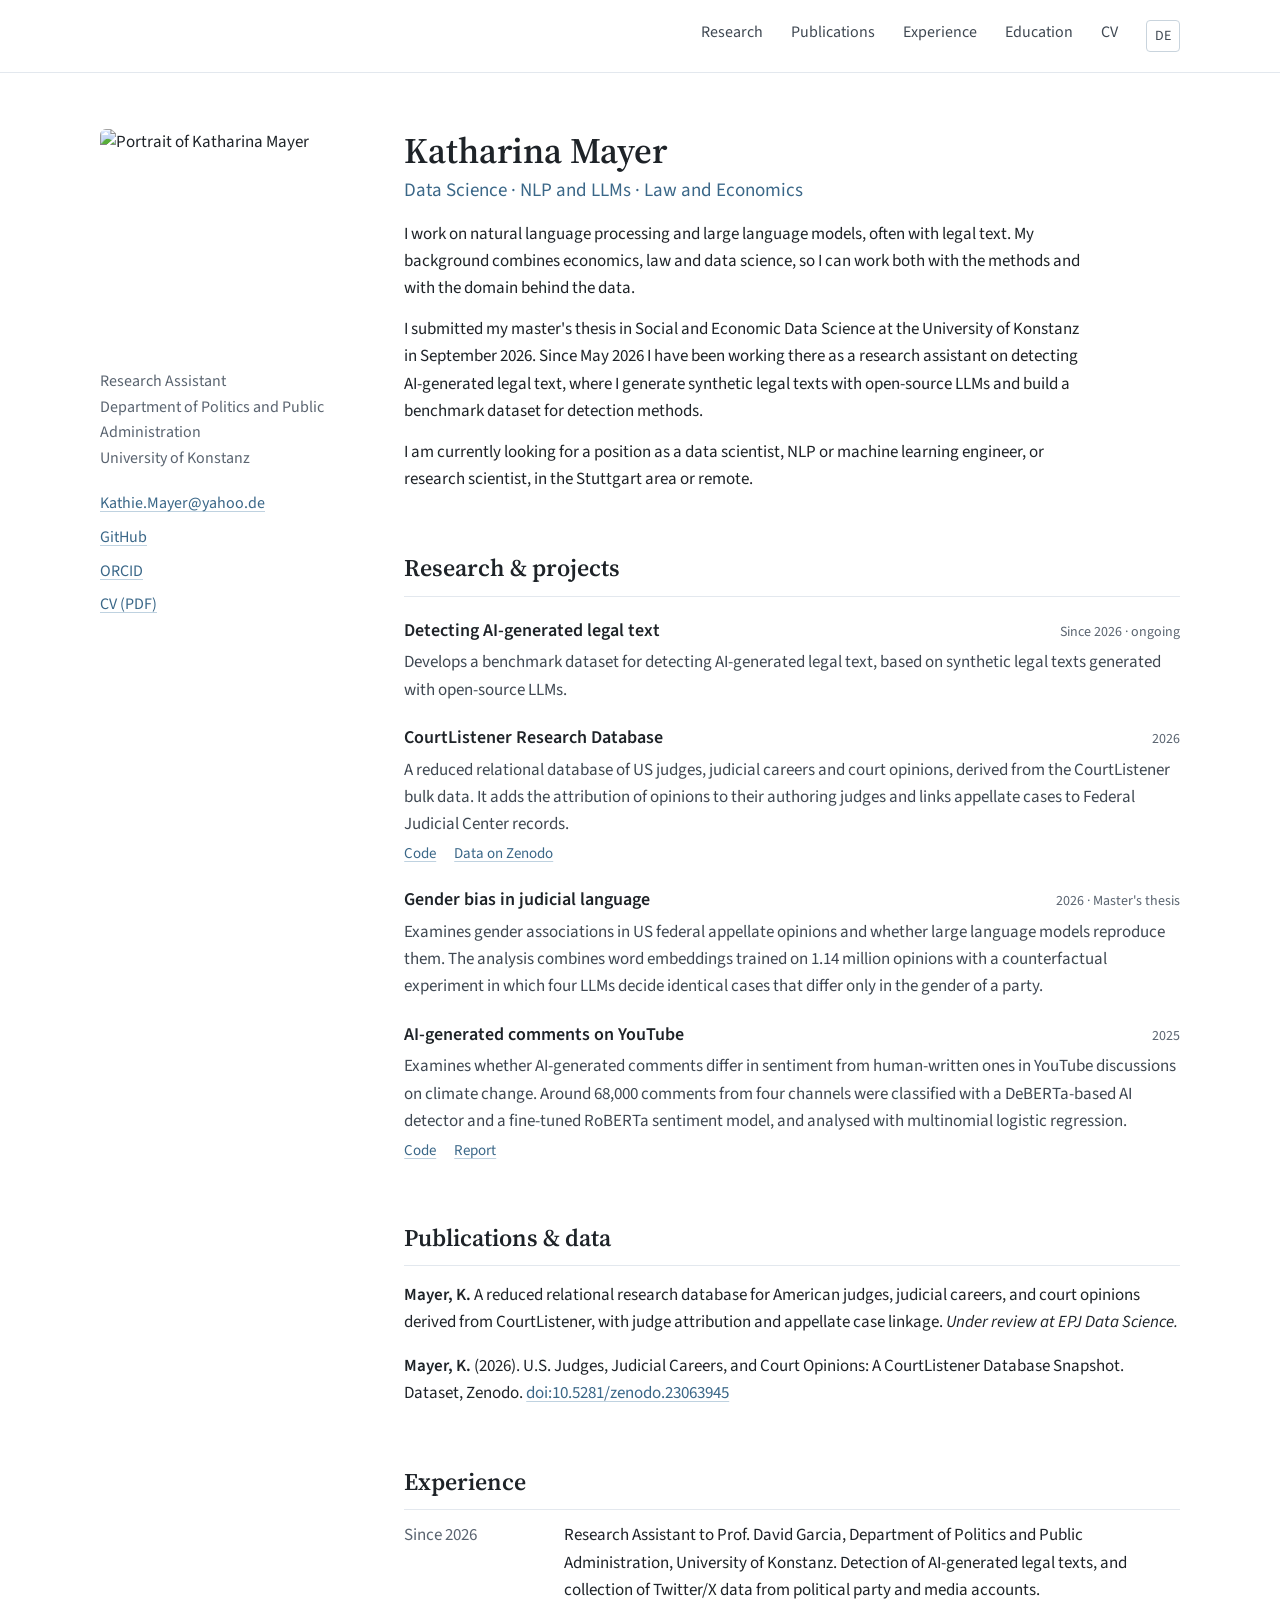
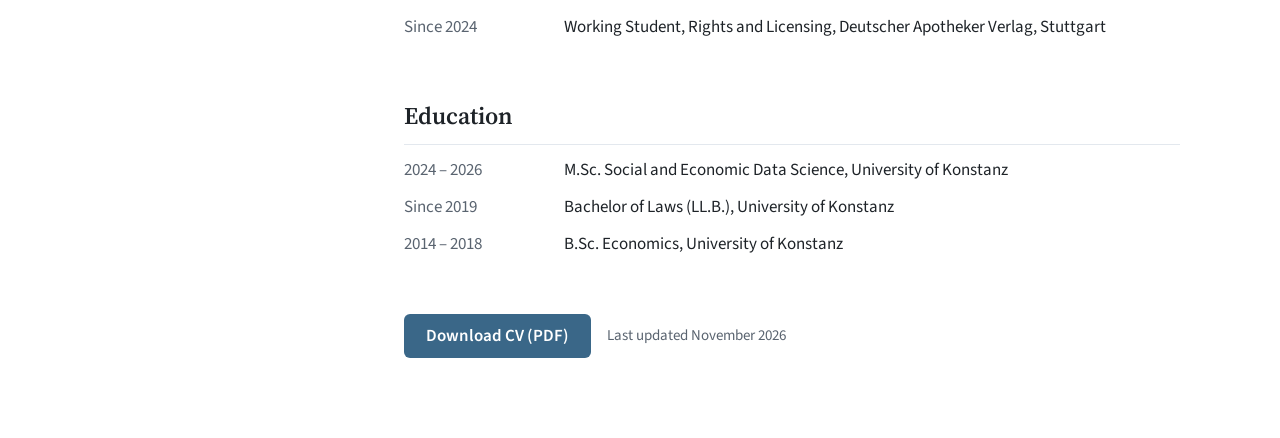
==== index.html @ 0c73a0d2 "Smoother German text, fix research assistant start date Co-Authored-By: Claude Opus 5.5 <noreply@ant" ====
<!doctype html>
<html lang="en">
<head>
<meta charset="utf-8">
<meta name="viewport" content="width=device-width, initial-scale=1">
<title>Katharina Mayer</title>
<meta name="description" content="Katharina Mayer – data science, NLP and large language models, law and economics. Research Assistant at the University of Konstanz.">
<meta property="og:title" content="Katharina Mayer">
<meta property="og:description" content="Data Science · NLP and LLMs · Law and Economics">
<meta property="og:url" content="https://kmayer24.github.io/">
<link rel="preconnect" href="https://fonts.googleapis.com">
<link rel="stylesheet" href="https://fonts.googleapis.com/css2?family=Source+Sans+3:wght@400;600&amp;family=Source+Serif+4:opsz,wght@8..60,500;8..60,600&amp;display=swap">
<style>
body{margin:0;background:#FFFFFF}
a{color:#3A6788;text-decoration:underline;text-decoration-color:#BFD2E0;text-underline-offset:3px}
a:hover{color:#284B63;text-decoration-color:#284B63}
</style>
<style>html{scroll-behavior:smooth}</style>
</head>
<body>
<div data-lang="en" lang="en">
<div style="background: #FFFFFF; color: #1E2328; font-family: 'Source Sans 3', system-ui, sans-serif; font-size: 17px; line-height: 1.6; min-height: 100vh;">

  <header style="border-bottom: 1px solid #E3E8EE;">
    <nav aria-label="Main" style="max-width: 1080px; margin: 0 auto; padding: 20px 32px; display: flex; flex-wrap: wrap; align-items: center; justify-content: flex-end; gap: 12px 32px;">
      <div style="display: flex; flex-wrap: wrap; gap: 4px 28px; font-size: 16px;">
        <a href="#research" style="color: #3F4852; text-decoration: none;">Research</a>
        <a href="#publications" style="color: #3F4852; text-decoration: none;">Publications</a>
        <a href="#experience" style="color: #3F4852; text-decoration: none;">Experience</a>
        <a href="#education" style="color: #3F4852; text-decoration: none;">Education</a>
        <a href="cv/Katharina_Mayer_CV_en.pdf" style="color: #3F4852; text-decoration: none;">CV</a>
        <button type="button" data-set-lang="de" lang="de" aria-label="Deutsche Version" style="color: #3F4852; background: none; cursor: pointer; font: inherit; padding: 2px 8px; border: 1px solid #C9D4DD; border-radius: 4px; font-size: 14px; min-height: 32px;">DE</button>
      </div>
    </nav>
  </header>

  <main id="top" style="max-width: 1080px; margin: 0 auto; padding: 56px 32px 80px; display: flex; flex-wrap: wrap; gap: 48px 64px;">

    <aside style="flex: 1 1 240px; max-width: 280px; display: flex; flex-direction: column; gap: 20px;">
      <img src="https://github.com/KMayer24.png?size=460" alt="Portrait of Katharina Mayer" style="width: 220px; height: 220px; object-fit: cover; border-radius: 6px; display: block;">
      <div style="font-size: 16px; color: #5A6470;">Research Assistant<br>Department of Politics and Public Administration<br>University of Konstanz</div>
      <ul style="list-style: none; margin: 0; padding: 0; display: flex; flex-direction: column; gap: 8px; font-size: 16px;">
        <li><a href="mailto:Kathie.Mayer@yahoo.de">Kathie.Mayer@yahoo.de</a></li>
        <li><a href="https://github.com/KMayer24">GitHub</a></li>
        <li><a href="https://orcid.org/0009-0000-5573-478X">ORCID</a></li>
        <li><a href="cv/Katharina_Mayer_CV_en.pdf">CV (PDF)</a></li>
      </ul>
    </aside>

    <div style="flex: 999 1 560px; min-width: 0; display: flex; flex-direction: column; gap: 56px;">

      <section aria-labelledby="about-h" style="display: flex; flex-direction: column; gap: 14px;">
        <div style="display: flex; flex-direction: column; gap: 4px;">
          <h1 id="about-h" style="margin: 0; font-family: 'Source Serif 4', Georgia, serif; font-size: 36px; font-weight: 600; line-height: 1.2;">Katharina Mayer</h1>
          <div style="font-size: 19px; color: #3A6788;">Data Science · NLP and LLMs · Law and Economics</div>
        </div>
        <p style="margin: 0; max-width: 680px;">I work on natural language processing and large language models, often with legal text. My background combines economics, law and data science, so I can work both with the methods and with the domain behind the data.</p>
        <p style="margin: 0; max-width: 680px;">I submitted my master's thesis in Social and Economic Data Science at the University of Konstanz in September 2026. Since May 2026 I have been working there as a research assistant on detecting AI-generated legal text, where I generate synthetic legal texts with open-source LLMs and build a benchmark dataset for detection methods.</p>
        <p style="margin: 0; max-width: 680px;">I am currently looking for a position as a data scientist, NLP or machine learning engineer, or research scientist, in the Stuttgart area or remote.</p>
      </section>

      <section id="research" aria-labelledby="research-h" style="display: flex; flex-direction: column; gap: 20px;">
        <h2 id="research-h" style="margin: 0; padding-bottom: 8px; border-bottom: 1px solid #E3E8EE; font-family: 'Source Serif 4', Georgia, serif; font-size: 24px; font-weight: 600;">Research &amp; projects</h2>

        <article style="display: flex; flex-direction: column; gap: 4px;">
          <div style="display: flex; flex-wrap: wrap; align-items: baseline; justify-content: space-between; gap: 4px 16px;">
            <h3 style="margin: 0; font-size: 18px; font-weight: 600;">Detecting AI-generated legal text</h3>
            <span style="font-size: 14px; color: #5A6470;">Since 2026 · ongoing</span>
          </div>
          <p style="margin: 0; color: #3F4852;">Develops a benchmark dataset for detecting AI-generated legal text, based on synthetic legal texts generated with open-source LLMs.</p>
        </article>

        <article style="display: flex; flex-direction: column; gap: 4px;">
          <div style="display: flex; flex-wrap: wrap; align-items: baseline; justify-content: space-between; gap: 4px 16px;">
            <h3 style="margin: 0; font-size: 18px; font-weight: 600;">CourtListener Research Database</h3>
            <span style="font-size: 14px; color: #5A6470;">2026</span>
          </div>
          <p style="margin: 0; color: #3F4852;">A reduced relational database of US judges, judicial careers and court opinions, derived from the CourtListener bulk data. It adds the attribution of opinions to their authoring judges and links appellate cases to Federal Judicial Center records.</p>
          <div style="display: flex; flex-wrap: wrap; gap: 4px 18px; font-size: 15px;"><a href="https://github.com/KMayer24/Data-Science-Project-Courtlistener-Database-">Code</a><a href="https://doi.org/10.5281/zenodo.23063945">Data on Zenodo</a></div>
        </article>

        <article style="display: flex; flex-direction: column; gap: 4px;">
          <div style="display: flex; flex-wrap: wrap; align-items: baseline; justify-content: space-between; gap: 4px 16px;">
            <h3 style="margin: 0; font-size: 18px; font-weight: 600;">Gender bias in judicial language</h3>
            <span style="font-size: 14px; color: #5A6470;">2026 · Master's thesis</span>
          </div>
          <p style="margin: 0; color: #3F4852;">Examines gender associations in US federal appellate opinions and whether large language models reproduce them. The analysis combines word embeddings trained on 1.14 million opinions with a counterfactual experiment in which four LLMs decide identical cases that differ only in the gender of a party.</p>
        </article>

        <article style="display: flex; flex-direction: column; gap: 4px;">
          <div style="display: flex; flex-wrap: wrap; align-items: baseline; justify-content: space-between; gap: 4px 16px;">
            <h3 style="margin: 0; font-size: 18px; font-weight: 600;">AI-generated comments on YouTube</h3>
            <span style="font-size: 14px; color: #5A6470;">2025</span>
          </div>
          <p style="margin: 0; color: #3F4852;">Examines whether AI-generated comments differ in sentiment from human-written ones in YouTube discussions on climate change. Around 68,000 comments from four channels were classified with a DeBERTa-based AI detector and a fine-tuned RoBERTa sentiment model, and analysed with multinomial logistic regression.</p>
          <div style="display: flex; flex-wrap: wrap; gap: 4px 18px; font-size: 15px;"><a href="https://github.com/KMayer24/youtube-ai-comments">Code</a><a href="https://github.com/KMayer24/youtube-ai-comments/blob/main/report/report_ai_comments_youtube.pdf">Report</a></div>
        </article>
      </section>

      <section id="publications" aria-labelledby="pub-h" style="display: flex; flex-direction: column; gap: 16px;">
        <h2 id="pub-h" style="margin: 0; padding-bottom: 8px; border-bottom: 1px solid #E3E8EE; font-family: 'Source Serif 4', Georgia, serif; font-size: 24px; font-weight: 600;">Publications &amp; data</h2>
        <p style="margin: 0;"><strong style="font-weight: 600;">Mayer, K.</strong> A reduced relational research database for American judges, judicial careers, and court opinions derived from CourtListener, with judge attribution and appellate case linkage. <em>Under review at EPJ Data Science.</em></p>
        <p style="margin: 0;"><strong style="font-weight: 600;">Mayer, K.</strong> (2026). U.S. Judges, Judicial Careers, and Court Opinions: A CourtListener Database Snapshot. Dataset, Zenodo. <a href="https://doi.org/10.5281/zenodo.23063945">doi:10.5281/zenodo.23063945</a></p>
      </section>

      <section id="experience" aria-labelledby="exp-h" style="display: flex; flex-direction: column; gap: 12px;">
        <h2 id="exp-h" style="margin: 0; padding-bottom: 8px; border-bottom: 1px solid #E3E8EE; font-family: 'Source Serif 4', Georgia, serif; font-size: 24px; font-weight: 600;">Experience</h2>
        <div style="display: grid; grid-template-columns: minmax(84px, 140px) minmax(0, 1fr); gap: 10px 20px;">
          <span style="color: #5A6470;">Since 2026</span><span>Research Assistant to Prof. David Garcia, Department of Politics and Public Administration, University of Konstanz. Detection of AI-generated legal texts, and collection of Twitter/X data from political party and media accounts.</span>
          <span style="color: #5A6470;">Since 2024</span><span>Working Student, Rights and Licensing, Deutscher Apotheker Verlag, Stuttgart</span>
        </div>
      </section>

      <section id="education" aria-labelledby="edu-h" style="display: flex; flex-direction: column; gap: 12px;">
        <h2 id="edu-h" style="margin: 0; padding-bottom: 8px; border-bottom: 1px solid #E3E8EE; font-family: 'Source Serif 4', Georgia, serif; font-size: 24px; font-weight: 600;">Education</h2>
        <div style="display: grid; grid-template-columns: minmax(84px, 140px) minmax(0, 1fr); gap: 10px 20px;">
          <span style="color: #5A6470;">2024 – 2026</span><span>M.Sc. Social and Economic Data Science, University of Konstanz</span>
          <span style="color: #5A6470;">Since 2019</span><span>Bachelor of Laws (LL.B.), University of Konstanz</span>
          <span style="color: #5A6470;">2014 – 2018</span><span>B.Sc. Economics, University of Konstanz</span>
        </div>
      </section>

      <section id="cv" style="display: flex; flex-wrap: wrap; align-items: center; gap: 16px;">
        <a href="cv/Katharina_Mayer_CV_en.pdf" style="display: inline-flex; align-items: center; min-height: 44px; padding: 0 22px; border-radius: 6px; background: #3A6788; color: #FFFFFF; text-decoration: none; font-weight: 600;">Download CV (PDF)</a>
        <span style="font-size: 15px; color: #5A6470;">Last updated November 2026</span>
      </section>

    </div>
  </main>
</div>
</div>
<div data-lang="de" lang="de" hidden>
<div style="background: #FFFFFF; color: #1E2328; font-family: 'Source Sans 3', system-ui, sans-serif; font-size: 17px; line-height: 1.6; min-height: 100vh;">

  <header style="border-bottom: 1px solid #E3E8EE;">
    <nav aria-label="Hauptnavigation" style="max-width: 1080px; margin: 0 auto; padding: 20px 32px; display: flex; flex-wrap: wrap; align-items: center; justify-content: flex-end; gap: 12px 32px;">
      <div style="display: flex; flex-wrap: wrap; gap: 4px 28px; font-size: 16px;">
        <a href="#de-research" style="color: #3F4852; text-decoration: none;">Forschung</a>
        <a href="#de-publications" style="color: #3F4852; text-decoration: none;">Publikationen</a>
        <a href="#de-experience" style="color: #3F4852; text-decoration: none;">Berufserfahrung</a>
        <a href="#de-education" style="color: #3F4852; text-decoration: none;">Ausbildung</a>
        <a href="cv/Katharina_Mayer_Lebenslauf.pdf" style="color: #3F4852; text-decoration: none;">Lebenslauf</a>
        <button type="button" data-set-lang="en" lang="en" aria-label="English version" style="color: #3F4852; background: none; cursor: pointer; font: inherit; padding: 2px 8px; border: 1px solid #C9D4DD; border-radius: 4px; font-size: 14px; min-height: 32px;">EN</button>
      </div>
    </nav>
  </header>

  <main id="de-top" style="max-width: 1080px; margin: 0 auto; padding: 56px 32px 80px; display: flex; flex-wrap: wrap; gap: 48px 64px;">

    <aside style="flex: 1 1 240px; max-width: 280px; display: flex; flex-direction: column; gap: 20px;">
      <img src="https://github.com/KMayer24.png?size=460" alt="Porträt von Katharina Mayer" style="width: 220px; height: 220px; object-fit: cover; border-radius: 6px; display: block;">
      <div style="font-size: 16px; color: #5A6470;">Research Assistant<br>Fachbereich Politik- und Verwaltungswissenschaft<br>Universität Konstanz</div>
      <ul style="list-style: none; margin: 0; padding: 0; display: flex; flex-direction: column; gap: 8px; font-size: 16px;">
        <li><a href="mailto:Kathie.Mayer@yahoo.de">Kathie.Mayer@yahoo.de</a></li>
        <li><a href="https://github.com/KMayer24">GitHub</a></li>
        <li><a href="https://orcid.org/0009-0000-5573-478X">ORCID</a></li>
        <li><a href="cv/Katharina_Mayer_Lebenslauf.pdf">Lebenslauf (PDF)</a></li>
      </ul>
    </aside>

    <div style="flex: 999 1 560px; min-width: 0; display: flex; flex-direction: column; gap: 56px;">

      <section aria-labelledby="de-about-h" style="display: flex; flex-direction: column; gap: 14px;">
        <div style="display: flex; flex-direction: column; gap: 4px;">
          <h1 id="de-about-h" style="margin: 0; font-family: 'Source Serif 4', Georgia, serif; font-size: 36px; font-weight: 600; line-height: 1.2;">Katharina Mayer</h1>
          <div style="font-size: 19px; color: #3A6788;">Data Science · NLP und LLMs · Recht und Wirtschaft</div>
        </div>
        <p style="margin: 0; max-width: 680px;">Ich arbeite mit Natural Language Processing und Large Language Models, häufig an Rechtstexten. Durch mein Studium in Wirtschaft, Recht und Data Science kenne ich nicht nur die Methoden, sondern auch die Fachgebiete hinter den Daten.</p>
        <p style="margin: 0; max-width: 680px;">Im September 2026 habe ich meine Masterarbeit in Social and Economic Data Science an der Universität Konstanz abgegeben. Seit Mai 2026 arbeite ich dort als Research Assistant an der Erkennung KI-generierter Rechtstexte. Dafür erzeuge ich mit Open-Source-LLMs synthetische Rechtstexte und baue einen Benchmark-Datensatz für Erkennungsmethoden auf.</p>
        <p style="margin: 0; max-width: 680px;">Aktuell suche ich eine Stelle als Data Scientist, NLP- oder Machine-Learning-Engineer oder Research Scientist, im Raum Stuttgart oder remote.</p>
      </section>

      <section id="de-research" aria-labelledby="de-research-h" style="display: flex; flex-direction: column; gap: 20px;">
        <h2 id="de-research-h" style="margin: 0; padding-bottom: 8px; border-bottom: 1px solid #E3E8EE; font-family: 'Source Serif 4', Georgia, serif; font-size: 24px; font-weight: 600;">Forschung &amp; Projekte</h2>

        <article style="display: flex; flex-direction: column; gap: 4px;">
          <div style="display: flex; flex-wrap: wrap; align-items: baseline; justify-content: space-between; gap: 4px 16px;">
            <h3 style="margin: 0; font-size: 18px; font-weight: 600;">Erkennung KI-generierter Rechtstexte</h3>
            <span style="font-size: 14px; color: #5A6470;">Seit 2026 · laufend</span>
          </div>
          <p style="margin: 0; color: #3F4852;">Aufbau eines Benchmark-Datensatzes, mit dem sich Methoden zur Erkennung KI-generierter Rechtstexte prüfen lassen. Grundlage sind synthetische Rechtstexte, die mit Open-Source-LLMs erzeugt werden.</p>
        </article>

        <article style="display: flex; flex-direction: column; gap: 4px;">
          <div style="display: flex; flex-wrap: wrap; align-items: baseline; justify-content: space-between; gap: 4px 16px;">
            <h3 style="margin: 0; font-size: 18px; font-weight: 600;">CourtListener Research Database</h3>
            <span style="font-size: 14px; color: #5A6470;">2026</span>
          </div>
          <p style="margin: 0; color: #3F4852;">Eine reduzierte, relationale Datenbank zu US-Richterinnen und -Richtern, ihren beruflichen Laufbahnen und ihren Urteilen, aufgebaut aus den Bulk-Daten von CourtListener. Zusätzlich ordnet sie Urteile den Richterinnen und Richtern zu, die sie verfasst haben, und verknüpft Berufungsverfahren mit den Falldaten des Federal Judicial Center.</p>
          <div style="display: flex; flex-wrap: wrap; gap: 4px 18px; font-size: 15px;"><a href="https://github.com/KMayer24/Data-Science-Project-Courtlistener-Database-">Code</a><a href="https://doi.org/10.5281/zenodo.23063945">Daten auf Zenodo</a></div>
        </article>

        <article style="display: flex; flex-direction: column; gap: 4px;">
          <div style="display: flex; flex-wrap: wrap; align-items: baseline; justify-content: space-between; gap: 4px 16px;">
            <h3 style="margin: 0; font-size: 18px; font-weight: 600;">Gender Bias in der Sprache von Gerichtsurteilen</h3>
            <span style="font-size: 14px; color: #5A6470;">2026 · Masterarbeit</span>
          </div>
          <p style="margin: 0; color: #3F4852;">Die Arbeit untersucht, wie Frauen und Männer in Urteilen der US-Bundesberufungsgerichte sprachlich dargestellt werden und ob Large Language Models diese Muster übernehmen. Dazu kombiniert sie Word Embeddings, trainiert auf 1,14 Millionen Urteilen, mit einem kontrafaktischen Experiment: Vier LLMs entscheiden dieselben Fälle, wobei sich nur das Geschlecht einer Partei unterscheidet.</p>
        </article>

        <article style="display: flex; flex-direction: column; gap: 4px;">
          <div style="display: flex; flex-wrap: wrap; align-items: baseline; justify-content: space-between; gap: 4px 16px;">
            <h3 style="margin: 0; font-size: 18px; font-weight: 600;">KI-generierte Kommentare auf YouTube</h3>
            <span style="font-size: 14px; color: #5A6470;">2025</span>
          </div>
          <p style="margin: 0; color: #3F4852;">Das Projekt untersucht, ob sich KI-generierte Kommentare in YouTube-Diskussionen über den Klimawandel im Tonfall von menschlichen Kommentaren unterscheiden. Rund 68.000 Kommentare von vier Kanälen wurden mit einem DeBERTa-basierten KI-Detektor und einem feinabgestimmten RoBERTa-Modell zur Sentimentanalyse klassifiziert und anschließend mit einer multinomialen logistischen Regression ausgewertet.</p>
          <div style="display: flex; flex-wrap: wrap; gap: 4px 18px; font-size: 15px;"><a href="https://github.com/KMayer24/youtube-ai-comments">Code</a><a href="https://github.com/KMayer24/youtube-ai-comments/blob/main/report/report_ai_comments_youtube.pdf">Bericht</a></div>
        </article>
      </section>

      <section id="de-publications" aria-labelledby="de-pub-h" style="display: flex; flex-direction: column; gap: 16px;">
        <h2 id="de-pub-h" style="margin: 0; padding-bottom: 8px; border-bottom: 1px solid #E3E8EE; font-family: 'Source Serif 4', Georgia, serif; font-size: 24px; font-weight: 600;">Publikationen &amp; Daten</h2>
        <p style="margin: 0;"><strong style="font-weight: 600;">Mayer, K.</strong> A reduced relational research database for American judges, judicial careers, and court opinions derived from CourtListener, with judge attribution and appellate case linkage. <em>Derzeit in Begutachtung bei EPJ Data Science.</em></p>
        <p style="margin: 0;"><strong style="font-weight: 600;">Mayer, K.</strong> (2026). U.S. Judges, Judicial Careers, and Court Opinions: A CourtListener Database Snapshot. Datensatz, Zenodo. <a href="https://doi.org/10.5281/zenodo.23063945">doi:10.5281/zenodo.23063945</a></p>
      </section>

      <section id="de-experience" aria-labelledby="de-exp-h" style="display: flex; flex-direction: column; gap: 12px;">
        <h2 id="de-exp-h" style="margin: 0; padding-bottom: 8px; border-bottom: 1px solid #E3E8EE; font-family: 'Source Serif 4', Georgia, serif; font-size: 24px; font-weight: 600;">Berufserfahrung</h2>
        <div style="display: grid; grid-template-columns: minmax(84px, 140px) minmax(0, 1fr); gap: 10px 20px;">
          <span style="color: #5A6470;">Seit 2026</span><span>Research Assistant bei Prof. David Garcia, Fachbereich Politik- und Verwaltungswissenschaft, Universität Konstanz. Schwerpunkte: Erkennung KI-generierter Rechtstexte und Erhebung von Twitter/X-Daten politischer Parteien und Medien.</span>
          <span style="color: #5A6470;">Seit 2024</span><span>Werkstudentin Rechte und Lizenzen, Deutscher Apotheker Verlag, Stuttgart</span>
        </div>
      </section>

      <section id="de-education" aria-labelledby="de-edu-h" style="display: flex; flex-direction: column; gap: 12px;">
        <h2 id="de-edu-h" style="margin: 0; padding-bottom: 8px; border-bottom: 1px solid #E3E8EE; font-family: 'Source Serif 4', Georgia, serif; font-size: 24px; font-weight: 600;">Ausbildung</h2>
        <div style="display: grid; grid-template-columns: minmax(84px, 140px) minmax(0, 1fr); gap: 10px 20px;">
          <span style="color: #5A6470;">2024 – 2026</span><span>M.Sc. Social and Economic Data Science, Universität Konstanz</span>
          <span style="color: #5A6470;">Seit 2019</span><span>Rechtswissenschaften, Bachelor of Laws (LL.B.), Universität Konstanz</span>
          <span style="color: #5A6470;">2014 – 2018</span><span>B.Sc. Wirtschaftswissenschaften, Universität Konstanz</span>
        </div>
      </section>

      <section id="de-cv" style="display: flex; flex-wrap: wrap; align-items: center; gap: 16px;">
        <a href="cv/Katharina_Mayer_Lebenslauf.pdf" style="display: inline-flex; align-items: center; min-height: 44px; padding: 0 22px; border-radius: 6px; background: #3A6788; color: #FFFFFF; text-decoration: none; font-weight: 600;">Lebenslauf herunterladen (PDF)</a>
        <span style="font-size: 15px; color: #5A6470;">Stand: November 2026</span>
      </section>

    </div>
  </main>
</div>
</div>
<script>
(function(){
  function show(l){
    document.querySelectorAll('[data-lang]').forEach(function(el){ el.hidden = el.getAttribute('data-lang') !== l; });
    document.documentElement.lang = l;
    document.title = 'Katharina Mayer';
  }
  var l = null;
  try { l = new URLSearchParams(location.search).get('lang'); } catch(e) {}
  if (l !== 'de' && l !== 'en') { try { l = localStorage.getItem('lang'); } catch(e) {} }
  if (l !== 'de' && l !== 'en') { l = (navigator.language || '').toLowerCase().indexOf('de') === 0 ? 'de' : 'en'; }
  show(l);
  document.addEventListener('click', function(ev){
    var b = ev.target.closest('[data-set-lang]'); if (!b) return;
    var n = b.getAttribute('data-set-lang'); show(n);
    try { localStorage.setItem('lang', n); } catch(e) {}
    try { history.replaceState(null, '', n === 'de' ? '?lang=de' : location.pathname); } catch(e) {}
    window.scrollTo(0, 0);
  });
})();
</script>
</body>
</html>
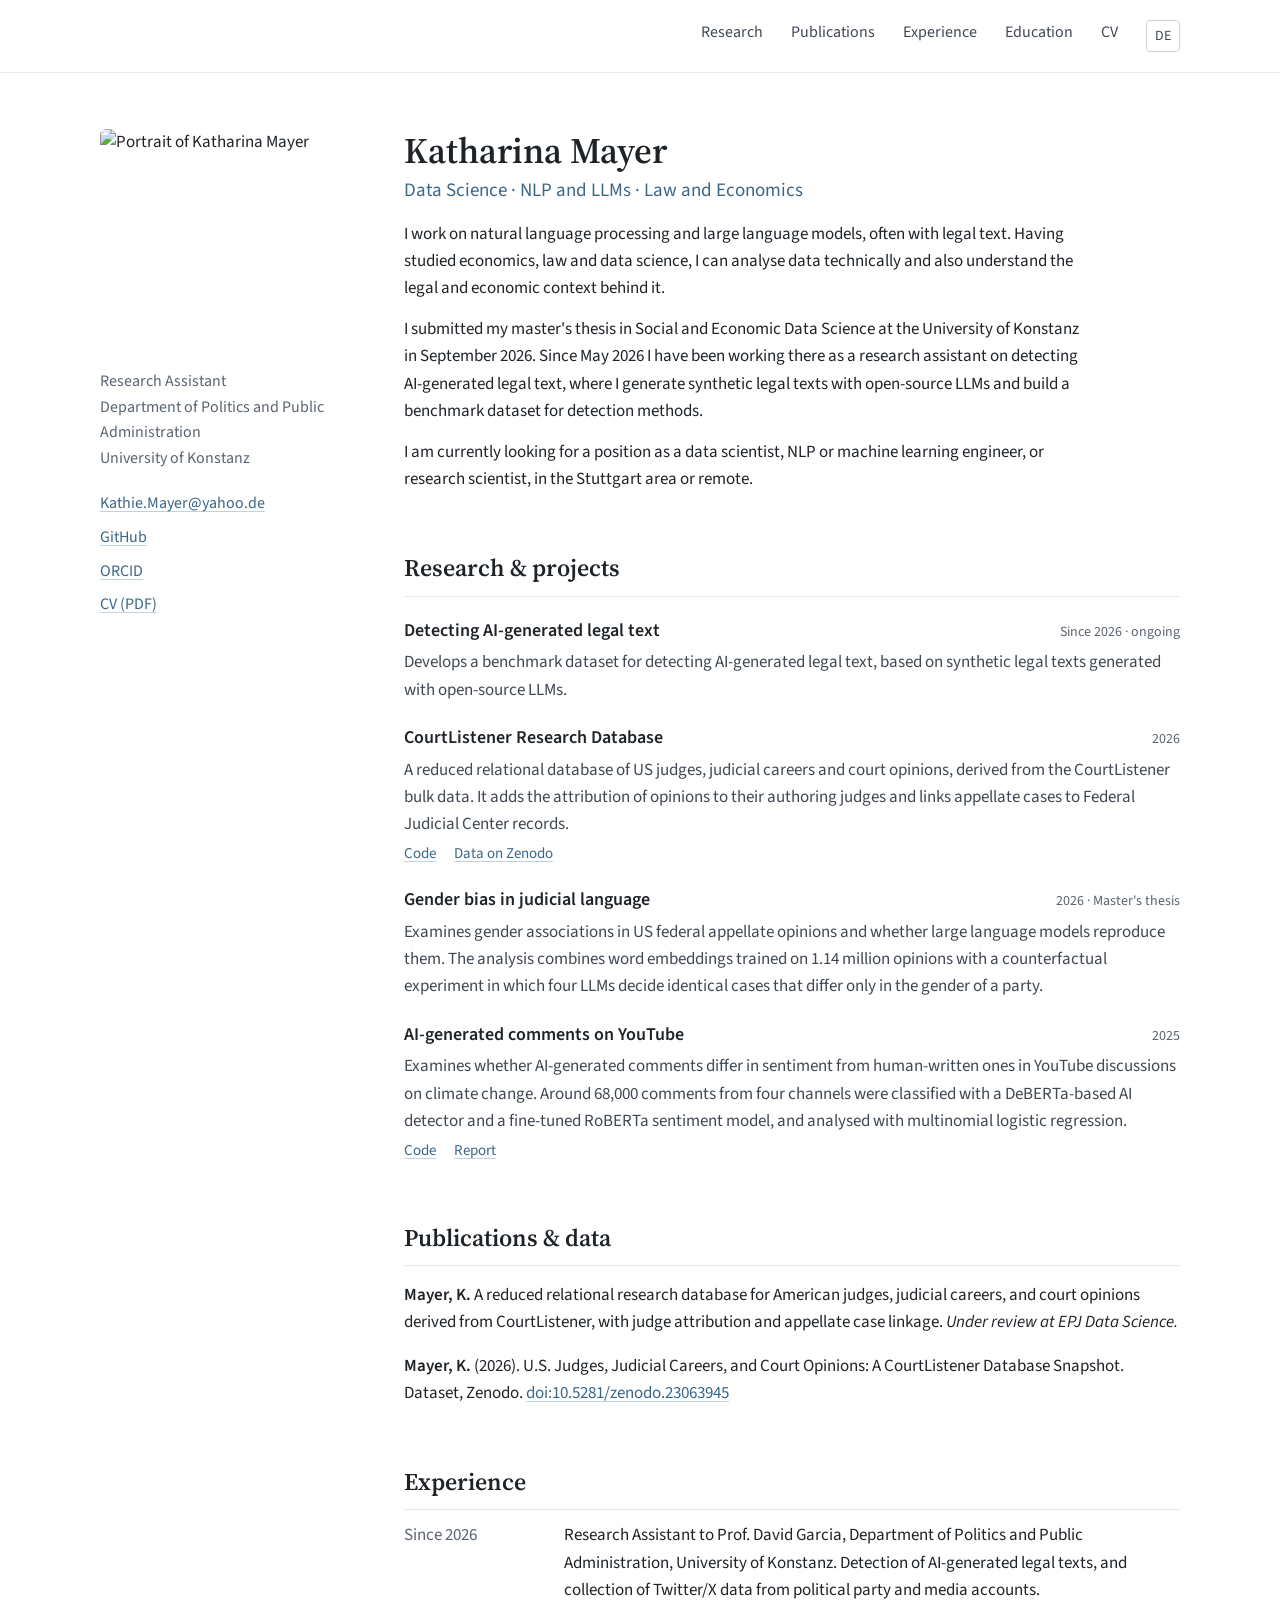
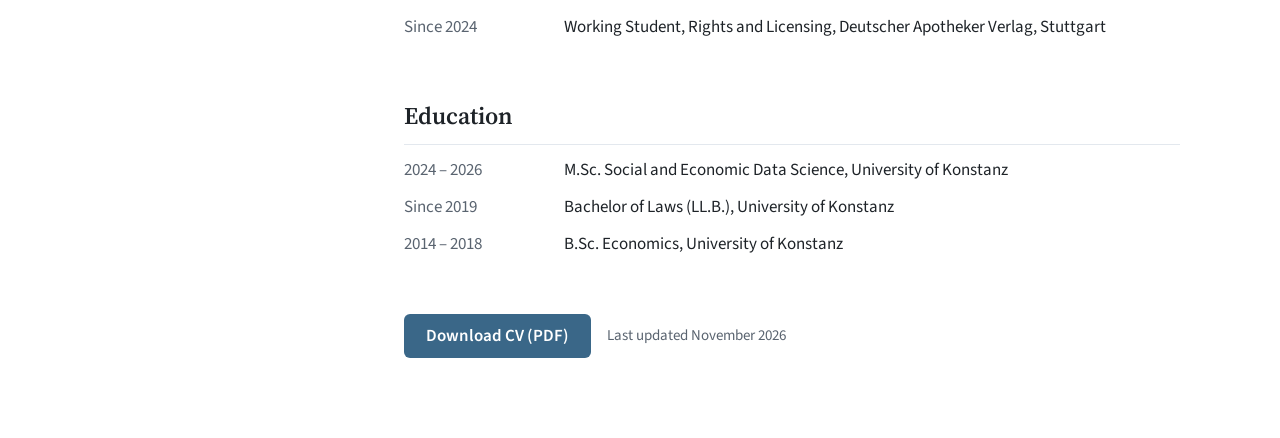
==== commit 66ec60ad: "Align English introduction with German Co-Authored-By: Claude Opus 5.5 <noreply@anthropic.com> Claud" ====
--- a/index.html
+++ b/index.html
@@ -54,7 +54,7 @@
           <h1 id="about-h" style="margin: 0; font-family: 'Source Serif 4', Georgia, serif; font-size: 36px; font-weight: 600; line-height: 1.2;">Katharina Mayer</h1>
           <div style="font-size: 19px; color: #3A6788;">Data Science · NLP and LLMs · Law and Economics</div>
         </div>
-        <p style="margin: 0; max-width: 680px;">I work on natural language processing and large language models, often with legal text. My background combines economics, law and data science, so I can work both with the methods and with the domain behind the data.</p>
+        <p style="margin: 0; max-width: 680px;">I work on natural language processing and large language models, often with legal text. Having studied economics, law and data science, I can analyse data technically and also understand the legal and economic context behind it.</p>
         <p style="margin: 0; max-width: 680px;">I submitted my master's thesis in Social and Economic Data Science at the University of Konstanz in September 2026. Since May 2026 I have been working there as a research assistant on detecting AI-generated legal text, where I generate synthetic legal texts with open-source LLMs and build a benchmark dataset for detection methods.</p>
         <p style="margin: 0; max-width: 680px;">I am currently looking for a position as a data scientist, NLP or machine learning engineer, or research scientist, in the Stuttgart area or remote.</p>
       </section>
@@ -165,7 +165,7 @@
           <h1 id="de-about-h" style="margin: 0; font-family: 'Source Serif 4', Georgia, serif; font-size: 36px; font-weight: 600; line-height: 1.2;">Katharina Mayer</h1>
           <div style="font-size: 19px; color: #3A6788;">Data Science · NLP und LLMs · Recht und Wirtschaft</div>
         </div>
-        <p style="margin: 0; max-width: 680px;">Ich arbeite mit Natural Language Processing und Large Language Models, häufig an Rechtstexten. Durch mein Studium in Wirtschaft, Recht und Data Science kenne ich nicht nur die Methoden, sondern auch die Fachgebiete hinter den Daten.</p>
+        <p style="margin: 0; max-width: 680px;">Mein Schwerpunkt liegt auf Natural Language Processing und Large Language Models, oft im Zusammenhang mit Rechtstexten. Da ich Wirtschaft, Recht und Data Science studiert habe, kann ich Daten nicht nur technisch auswerten, sondern verstehe auch die rechtlichen und wirtschaftlichen Zusammenhänge dahinter.</p>
         <p style="margin: 0; max-width: 680px;">Im September 2026 habe ich meine Masterarbeit in Social and Economic Data Science an der Universität Konstanz abgegeben. Seit Mai 2026 arbeite ich dort als Research Assistant an der Erkennung KI-generierter Rechtstexte. Dafür erzeuge ich mit Open-Source-LLMs synthetische Rechtstexte und baue einen Benchmark-Datensatz für Erkennungsmethoden auf.</p>
         <p style="margin: 0; max-width: 680px;">Aktuell suche ich eine Stelle als Data Scientist, NLP- oder Machine-Learning-Engineer oder Research Scientist, im Raum Stuttgart oder remote.</p>
       </section>
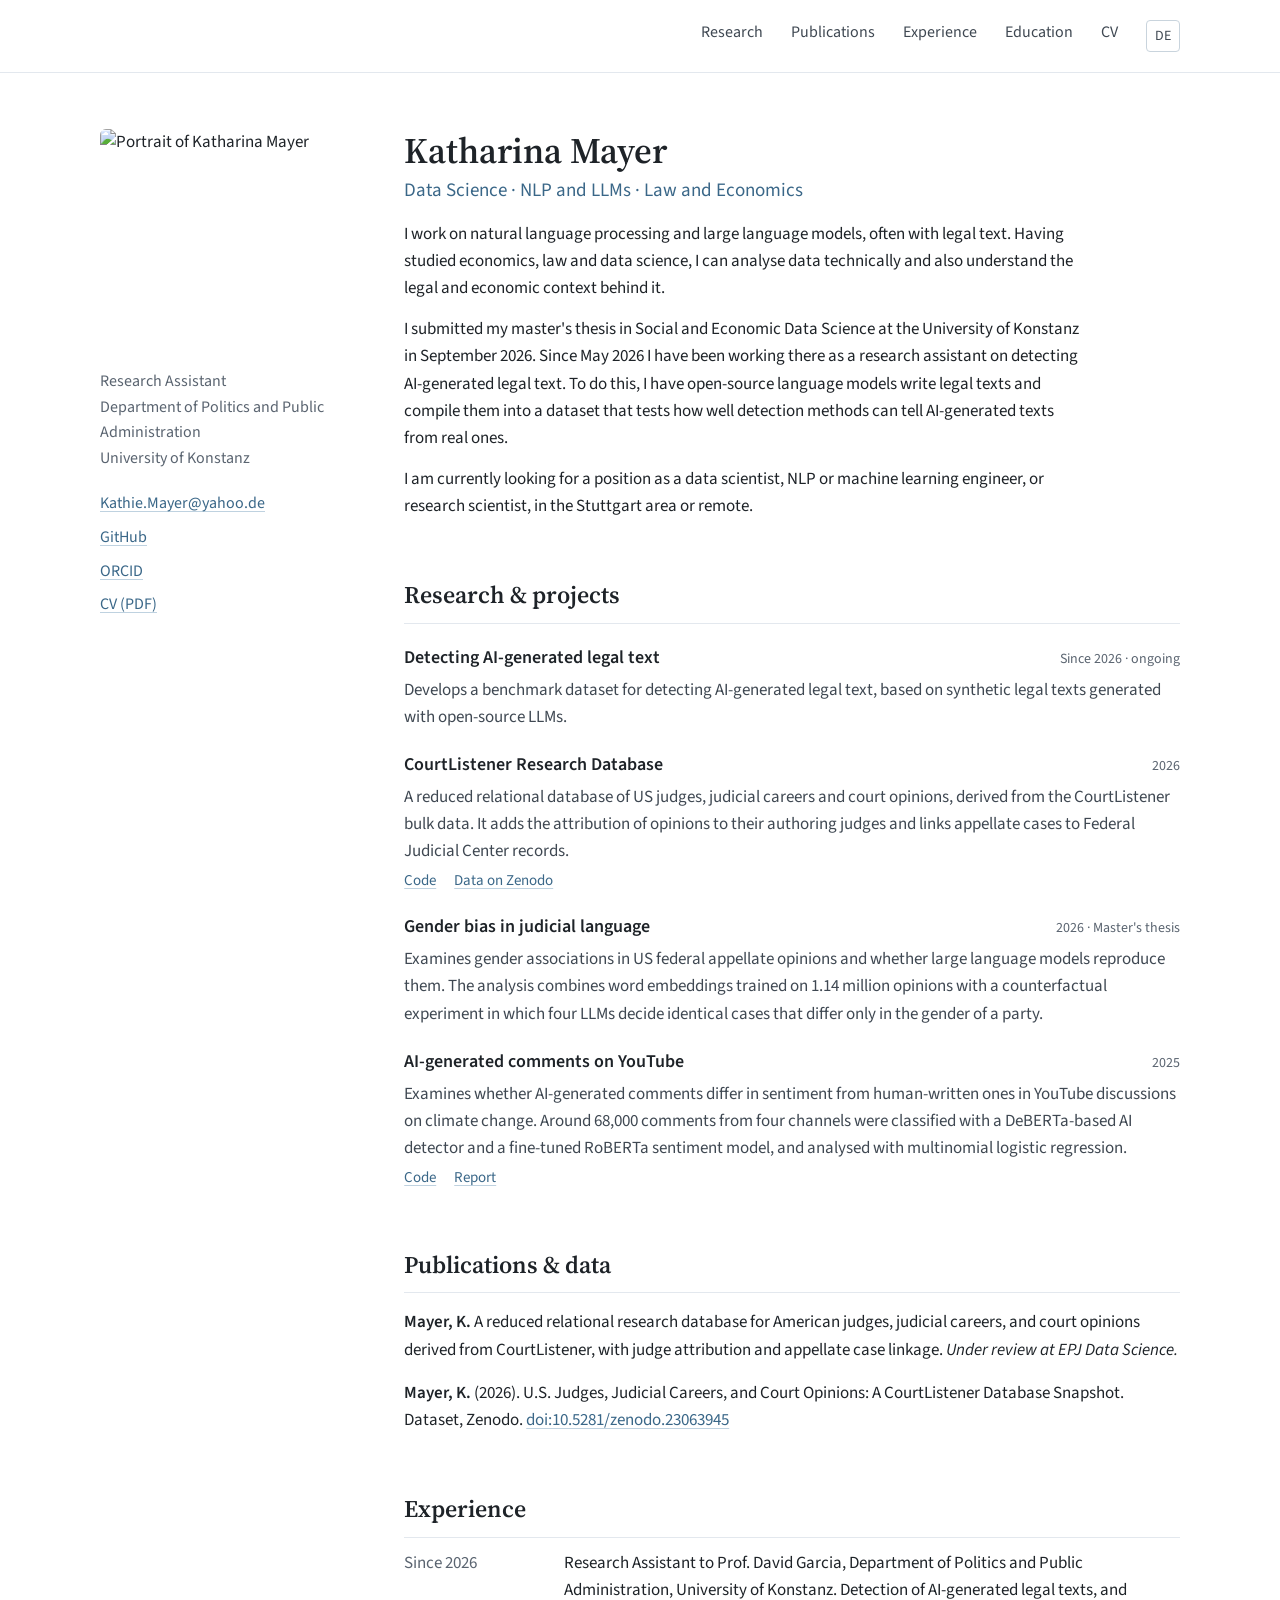
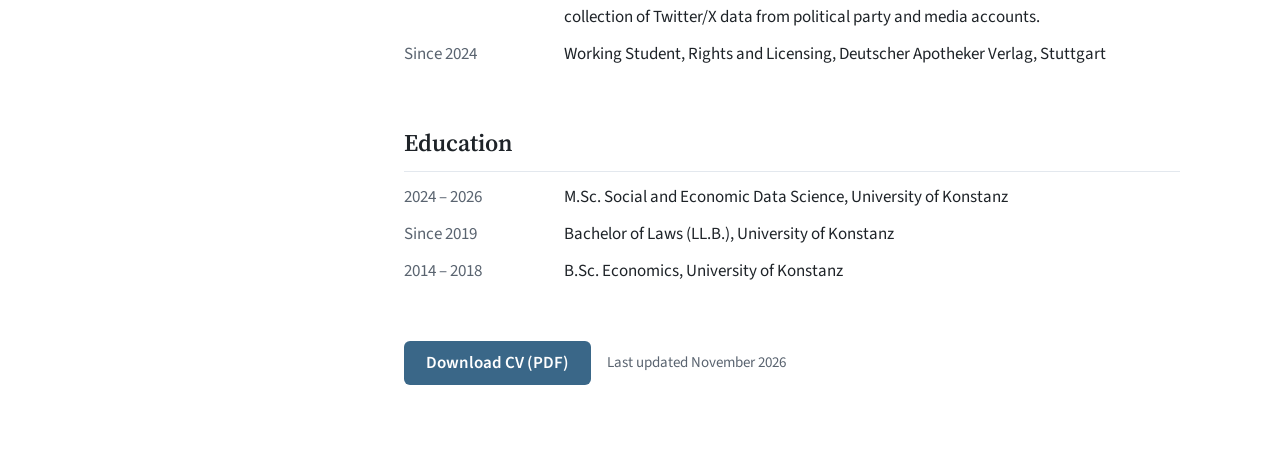
==== commit bfac3aac: "Explain benchmark work more plainly Co-Authored-By: Claude Opus 5.5 <noreply@anthropic.com> Claude-S" ====
--- a/index.html
+++ b/index.html
@@ -55,7 +55,7 @@
           <div style="font-size: 19px; color: #3A6788;">Data Science · NLP and LLMs · Law and Economics</div>
         </div>
         <p style="margin: 0; max-width: 680px;">I work on natural language processing and large language models, often with legal text. Having studied economics, law and data science, I can analyse data technically and also understand the legal and economic context behind it.</p>
-        <p style="margin: 0; max-width: 680px;">I submitted my master's thesis in Social and Economic Data Science at the University of Konstanz in September 2026. Since May 2026 I have been working there as a research assistant on detecting AI-generated legal text, where I generate synthetic legal texts with open-source LLMs and build a benchmark dataset for detection methods.</p>
+        <p style="margin: 0; max-width: 680px;">I submitted my master's thesis in Social and Economic Data Science at the University of Konstanz in September 2026. Since May 2026 I have been working there as a research assistant on detecting AI-generated legal text. To do this, I have open-source language models write legal texts and compile them into a dataset that tests how well detection methods can tell AI-generated texts from real ones.</p>
         <p style="margin: 0; max-width: 680px;">I am currently looking for a position as a data scientist, NLP or machine learning engineer, or research scientist, in the Stuttgart area or remote.</p>
       </section>
 
@@ -166,7 +166,7 @@
           <div style="font-size: 19px; color: #3A6788;">Data Science · NLP und LLMs · Recht und Wirtschaft</div>
         </div>
         <p style="margin: 0; max-width: 680px;">Mein Schwerpunkt liegt auf Natural Language Processing und Large Language Models, oft im Zusammenhang mit Rechtstexten. Da ich Wirtschaft, Recht und Data Science studiert habe, kann ich Daten nicht nur technisch auswerten, sondern verstehe auch die rechtlichen und wirtschaftlichen Zusammenhänge dahinter.</p>
-        <p style="margin: 0; max-width: 680px;">Im September 2026 habe ich meine Masterarbeit in Social and Economic Data Science an der Universität Konstanz abgegeben. Seit Mai 2026 arbeite ich dort als Research Assistant an der Erkennung KI-generierter Rechtstexte. Dafür erzeuge ich mit Open-Source-LLMs synthetische Rechtstexte und baue einen Benchmark-Datensatz für Erkennungsmethoden auf.</p>
+        <p style="margin: 0; max-width: 680px;">Im September 2026 habe ich meine Masterarbeit in Social and Economic Data Science an der Universität Konstanz abgegeben. Seit Mai 2026 arbeite ich dort als Research Assistant an der Erkennung KI-generierter Rechtstexte. Dafür lasse ich Open-Source-Sprachmodelle Rechtstexte schreiben und stelle daraus einen Datensatz zusammen, mit dem sich testen lässt, wie gut Erkennungsverfahren KI-Texte von echten Texten unterscheiden.</p>
         <p style="margin: 0; max-width: 680px;">Aktuell suche ich eine Stelle als Data Scientist, NLP- oder Machine-Learning-Engineer oder Research Scientist, im Raum Stuttgart oder remote.</p>
       </section>
 
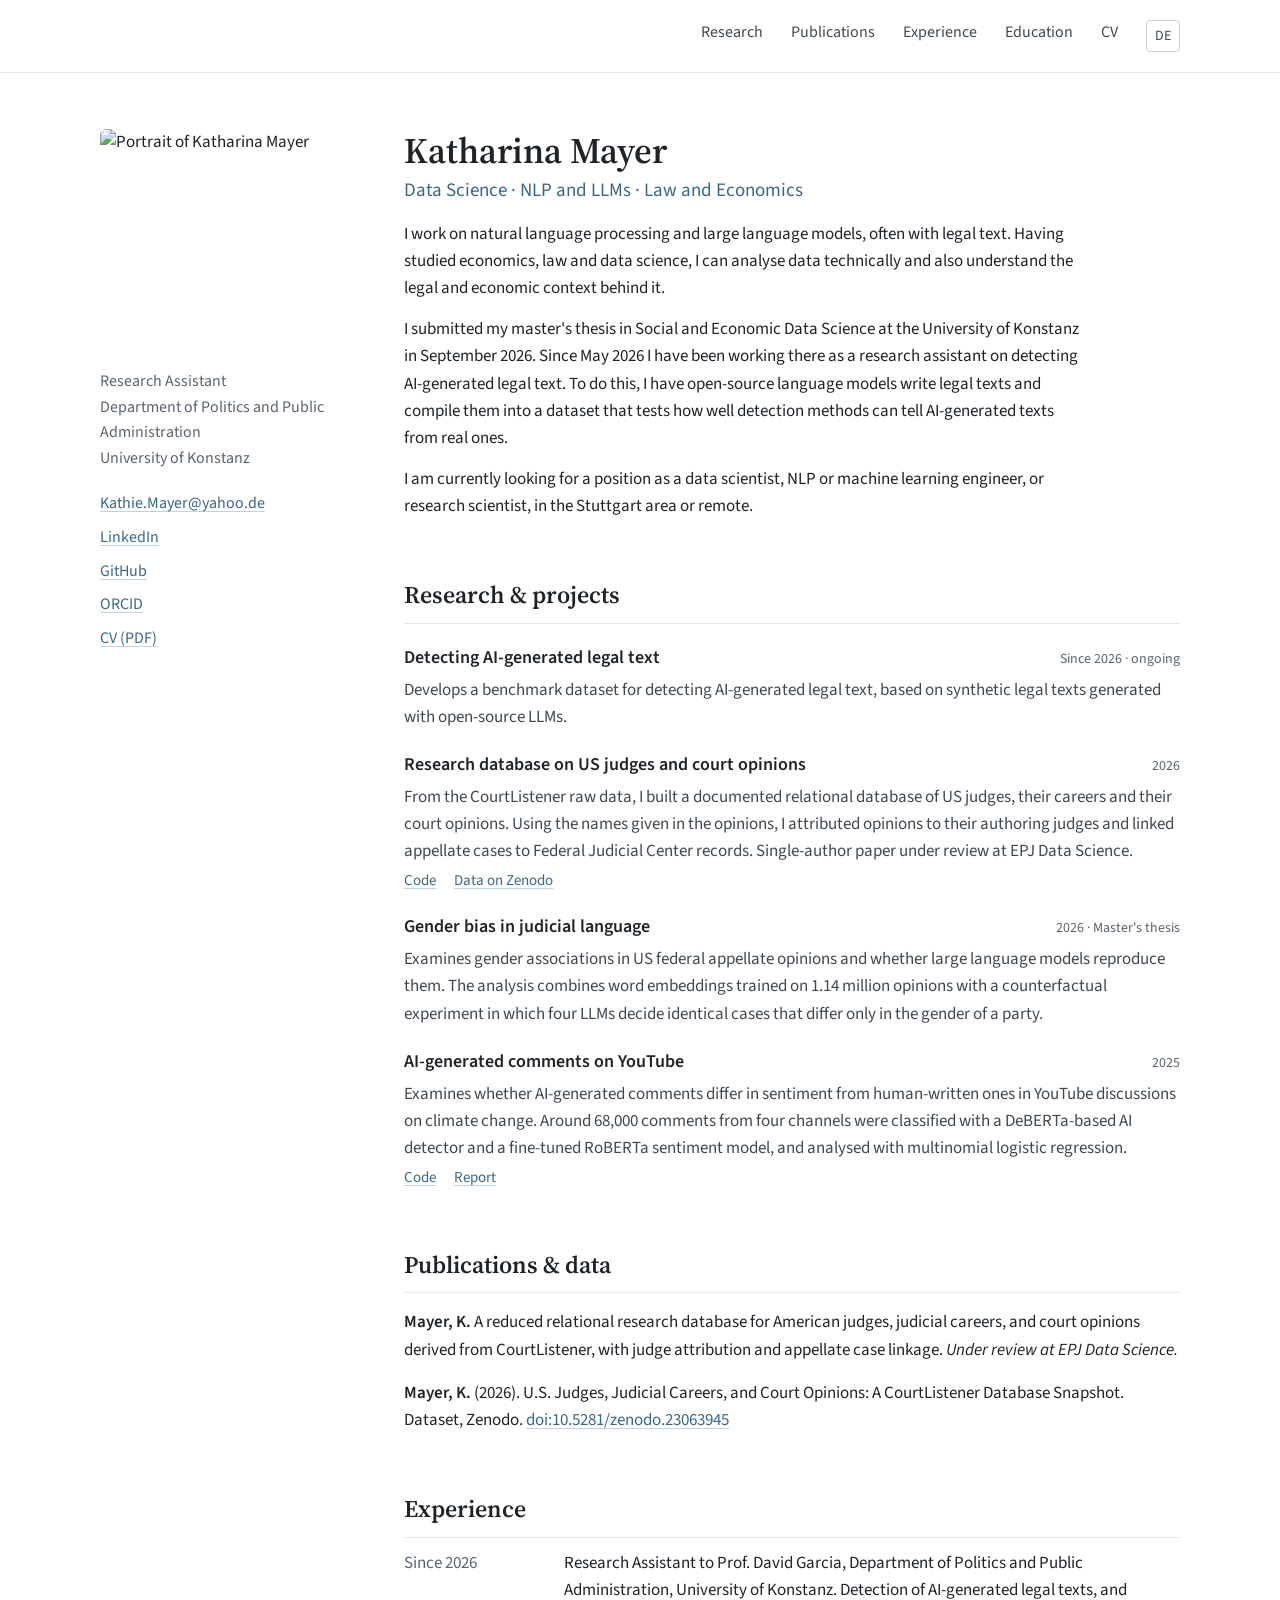
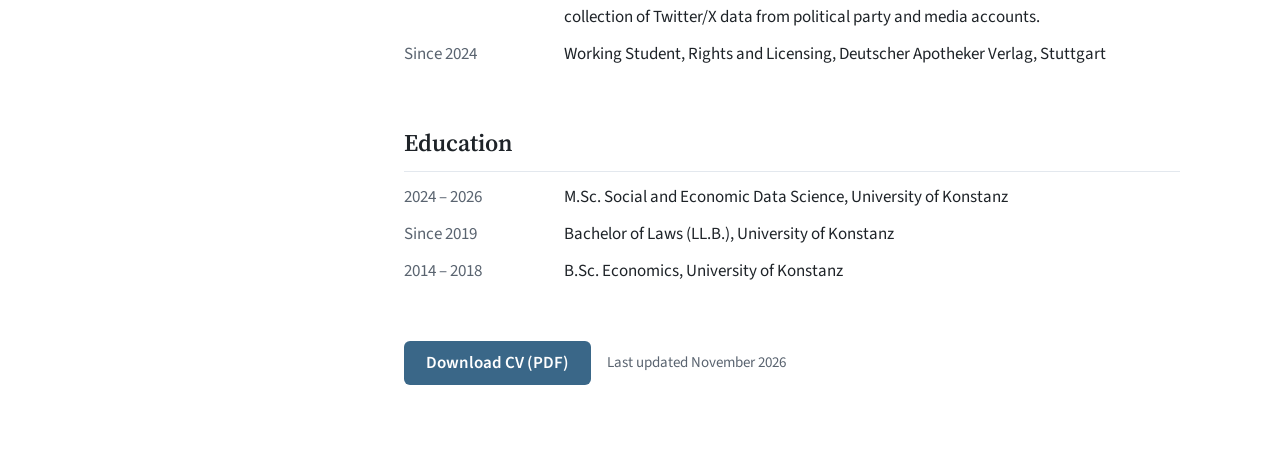
==== commit ed29fbf1: "Add LinkedIn, rename database project Co-Authored-By: Claude Opus 5.5 <noreply@anthropic.com> Claude" ====
--- a/index.html
+++ b/index.html
@@ -41,6 +41,7 @@
       <div style="font-size: 16px; color: #5A6470;">Research Assistant<br>Department of Politics and Public Administration<br>University of Konstanz</div>
       <ul style="list-style: none; margin: 0; padding: 0; display: flex; flex-direction: column; gap: 8px; font-size: 16px;">
         <li><a href="mailto:Kathie.Mayer@yahoo.de">Kathie.Mayer@yahoo.de</a></li>
+        <li><a href="https://www.linkedin.com/in/katharina-mayer-ds">LinkedIn</a></li>
         <li><a href="https://github.com/KMayer24">GitHub</a></li>
         <li><a href="https://orcid.org/0009-0000-5573-478X">ORCID</a></li>
         <li><a href="cv/Katharina_Mayer_CV_en.pdf">CV (PDF)</a></li>
@@ -72,10 +73,10 @@
 
         <article style="display: flex; flex-direction: column; gap: 4px;">
           <div style="display: flex; flex-wrap: wrap; align-items: baseline; justify-content: space-between; gap: 4px 16px;">
-            <h3 style="margin: 0; font-size: 18px; font-weight: 600;">CourtListener Research Database</h3>
+            <h3 style="margin: 0; font-size: 18px; font-weight: 600;">Research database on US judges and court opinions</h3>
             <span style="font-size: 14px; color: #5A6470;">2026</span>
           </div>
-          <p style="margin: 0; color: #3F4852;">A reduced relational database of US judges, judicial careers and court opinions, derived from the CourtListener bulk data. It adds the attribution of opinions to their authoring judges and links appellate cases to Federal Judicial Center records.</p>
+          <p style="margin: 0; color: #3F4852;">From the CourtListener raw data, I built a documented relational database of US judges, their careers and their court opinions. Using the names given in the opinions, I attributed opinions to their authoring judges and linked appellate cases to Federal Judicial Center records. Single-author paper under review at EPJ Data Science.</p>
           <div style="display: flex; flex-wrap: wrap; gap: 4px 18px; font-size: 15px;"><a href="https://github.com/KMayer24/Data-Science-Project-Courtlistener-Database-">Code</a><a href="https://doi.org/10.5281/zenodo.23063945">Data on Zenodo</a></div>
         </article>
 
@@ -152,6 +153,7 @@
       <div style="font-size: 16px; color: #5A6470;">Research Assistant<br>Fachbereich Politik- und Verwaltungswissenschaft<br>Universität Konstanz</div>
       <ul style="list-style: none; margin: 0; padding: 0; display: flex; flex-direction: column; gap: 8px; font-size: 16px;">
         <li><a href="mailto:Kathie.Mayer@yahoo.de">Kathie.Mayer@yahoo.de</a></li>
+        <li><a href="https://www.linkedin.com/in/katharina-mayer-ds">LinkedIn</a></li>
         <li><a href="https://github.com/KMayer24">GitHub</a></li>
         <li><a href="https://orcid.org/0009-0000-5573-478X">ORCID</a></li>
         <li><a href="cv/Katharina_Mayer_Lebenslauf.pdf">Lebenslauf (PDF)</a></li>
@@ -183,10 +185,10 @@
 
         <article style="display: flex; flex-direction: column; gap: 4px;">
           <div style="display: flex; flex-wrap: wrap; align-items: baseline; justify-content: space-between; gap: 4px 16px;">
-            <h3 style="margin: 0; font-size: 18px; font-weight: 600;">CourtListener Research Database</h3>
+            <h3 style="margin: 0; font-size: 18px; font-weight: 600;">Forschungsdatenbank zu US-Richter:innen und Urteilen</h3>
             <span style="font-size: 14px; color: #5A6470;">2026</span>
           </div>
-          <p style="margin: 0; color: #3F4852;">Eine reduzierte, relationale Datenbank zu US-Richterinnen und -Richtern, ihren beruflichen Laufbahnen und ihren Urteilen, aufgebaut aus den Bulk-Daten von CourtListener. Zusätzlich ordnet sie Urteile den Richterinnen und Richtern zu, die sie verfasst haben, und verknüpft Berufungsverfahren mit den Falldaten des Federal Judicial Center.</p>
+          <p style="margin: 0; color: #3F4852;">Aus den Rohdaten von CourtListener habe ich eine dokumentierte relationale Datenbank zu US-Richter:innen, ihren Laufbahnen und Urteilen aufgebaut. Über die in den Urteilen genannten Namen habe ich Urteile ihren Verfasser:innen zugeordnet und Berufungsverfahren mit Falldaten des Federal Judicial Center verknüpft. Das Paper (Alleinautorin) ist in Begutachtung bei EPJ Data Science.</p>
           <div style="display: flex; flex-wrap: wrap; gap: 4px 18px; font-size: 15px;"><a href="https://github.com/KMayer24/Data-Science-Project-Courtlistener-Database-">Code</a><a href="https://doi.org/10.5281/zenodo.23063945">Daten auf Zenodo</a></div>
         </article>
 
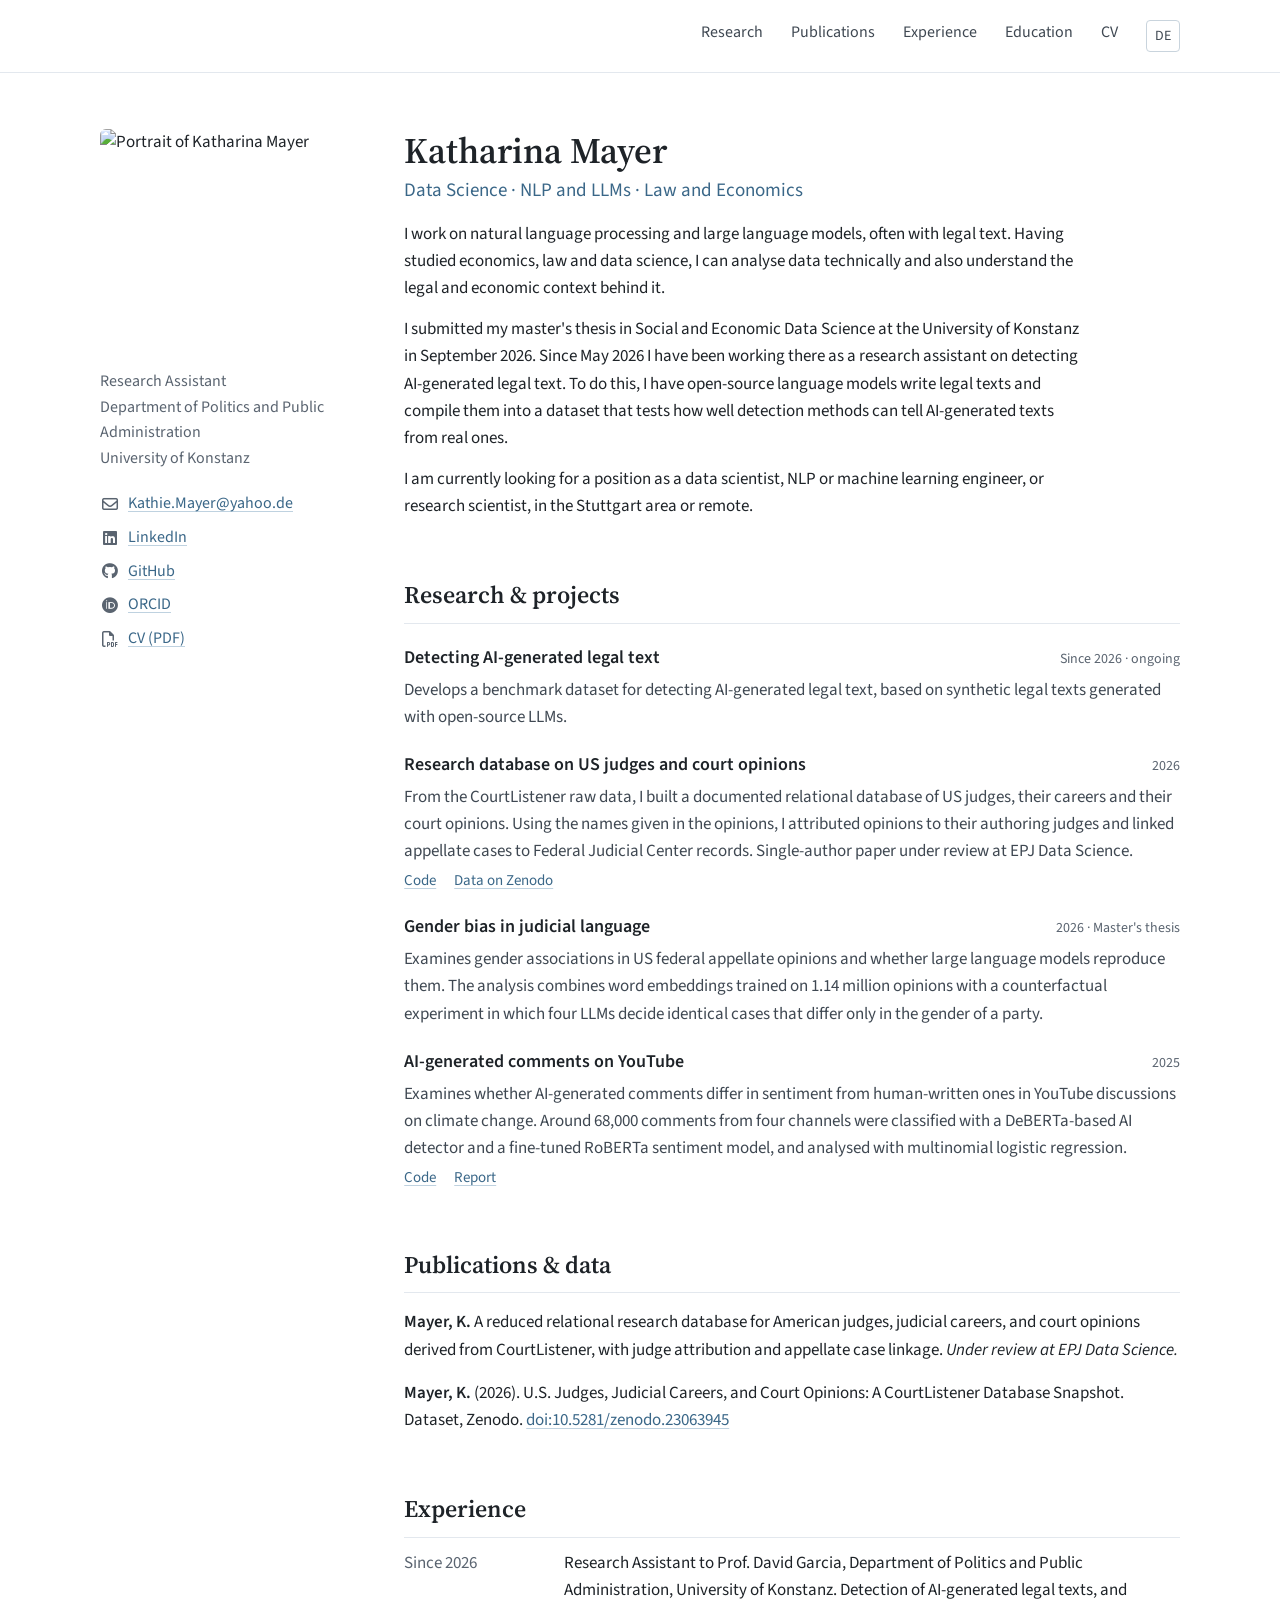
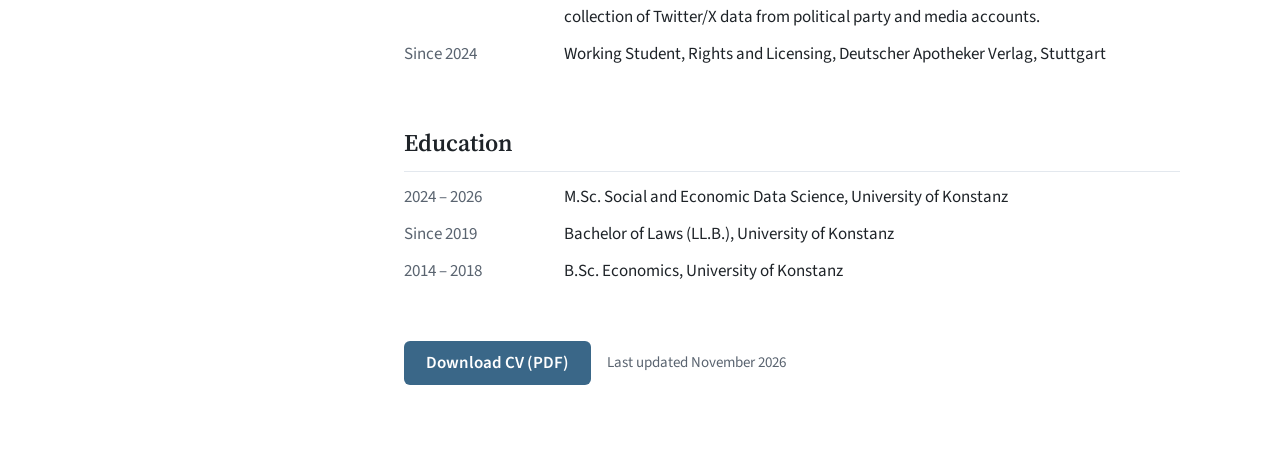
==== commit 1d9b1316: "Add icons to contact links Co-Authored-By: Claude Opus 5.5 <noreply@anthropic.com> Claude-Session: h" ====
--- a/index.html
+++ b/index.html
@@ -8,6 +8,7 @@
 <meta property="og:title" content="Katharina Mayer">
 <meta property="og:description" content="Data Science · NLP and LLMs · Law and Economics">
 <meta property="og:url" content="https://kmayer24.github.io/">
+<link rel="stylesheet" href="assets/fa/css/icons.min.css">
 <link rel="preconnect" href="https://fonts.googleapis.com">
 <link rel="stylesheet" href="https://fonts.googleapis.com/css2?family=Source+Sans+3:wght@400;600&amp;family=Source+Serif+4:opsz,wght@8..60,500;8..60,600&amp;display=swap">
 <style>
@@ -40,11 +41,11 @@
       <img src="https://github.com/KMayer24.png?size=460" alt="Portrait of Katharina Mayer" style="width: 220px; height: 220px; object-fit: cover; border-radius: 6px; display: block;">
       <div style="font-size: 16px; color: #5A6470;">Research Assistant<br>Department of Politics and Public Administration<br>University of Konstanz</div>
       <ul style="list-style: none; margin: 0; padding: 0; display: flex; flex-direction: column; gap: 8px; font-size: 16px;">
-        <li><a href="mailto:Kathie.Mayer@yahoo.de">Kathie.Mayer@yahoo.de</a></li>
-        <li><a href="https://www.linkedin.com/in/katharina-mayer-ds">LinkedIn</a></li>
-        <li><a href="https://github.com/KMayer24">GitHub</a></li>
-        <li><a href="https://orcid.org/0009-0000-5573-478X">ORCID</a></li>
-        <li><a href="cv/Katharina_Mayer_CV_en.pdf">CV (PDF)</a></li>
+        <li style="display: flex; align-items: center;"><i class="fa-regular fa-envelope" aria-hidden="true" style="width: 20px; margin-right: 8px; color: #5A6470; text-align: center;"></i><a href="mailto:Kathie.Mayer@yahoo.de">Kathie.Mayer@yahoo.de</a></li>
+        <li style="display: flex; align-items: center;"><i class="fa-brands fa-linkedin" aria-hidden="true" style="width: 20px; margin-right: 8px; color: #5A6470; text-align: center;"></i><a href="https://www.linkedin.com/in/katharina-mayer-ds">LinkedIn</a></li>
+        <li style="display: flex; align-items: center;"><i class="fa-brands fa-github" aria-hidden="true" style="width: 20px; margin-right: 8px; color: #5A6470; text-align: center;"></i><a href="https://github.com/KMayer24">GitHub</a></li>
+        <li style="display: flex; align-items: center;"><i class="fa-brands fa-orcid" aria-hidden="true" style="width: 20px; margin-right: 8px; color: #5A6470; text-align: center;"></i><a href="https://orcid.org/0009-0000-5573-478X">ORCID</a></li>
+        <li style="display: flex; align-items: center;"><i class="fa-regular fa-file-pdf" aria-hidden="true" style="width: 20px; margin-right: 8px; color: #5A6470; text-align: center;"></i><a href="cv/Katharina_Mayer_CV_en.pdf">CV (PDF)</a></li>
       </ul>
     </aside>
 
@@ -152,11 +153,11 @@
       <img src="https://github.com/KMayer24.png?size=460" alt="Porträt von Katharina Mayer" style="width: 220px; height: 220px; object-fit: cover; border-radius: 6px; display: block;">
       <div style="font-size: 16px; color: #5A6470;">Research Assistant<br>Fachbereich Politik- und Verwaltungswissenschaft<br>Universität Konstanz</div>
       <ul style="list-style: none; margin: 0; padding: 0; display: flex; flex-direction: column; gap: 8px; font-size: 16px;">
-        <li><a href="mailto:Kathie.Mayer@yahoo.de">Kathie.Mayer@yahoo.de</a></li>
-        <li><a href="https://www.linkedin.com/in/katharina-mayer-ds">LinkedIn</a></li>
-        <li><a href="https://github.com/KMayer24">GitHub</a></li>
-        <li><a href="https://orcid.org/0009-0000-5573-478X">ORCID</a></li>
-        <li><a href="cv/Katharina_Mayer_Lebenslauf.pdf">Lebenslauf (PDF)</a></li>
+        <li style="display: flex; align-items: center;"><i class="fa-regular fa-envelope" aria-hidden="true" style="width: 20px; margin-right: 8px; color: #5A6470; text-align: center;"></i><a href="mailto:Kathie.Mayer@yahoo.de">Kathie.Mayer@yahoo.de</a></li>
+        <li style="display: flex; align-items: center;"><i class="fa-brands fa-linkedin" aria-hidden="true" style="width: 20px; margin-right: 8px; color: #5A6470; text-align: center;"></i><a href="https://www.linkedin.com/in/katharina-mayer-ds">LinkedIn</a></li>
+        <li style="display: flex; align-items: center;"><i class="fa-brands fa-github" aria-hidden="true" style="width: 20px; margin-right: 8px; color: #5A6470; text-align: center;"></i><a href="https://github.com/KMayer24">GitHub</a></li>
+        <li style="display: flex; align-items: center;"><i class="fa-brands fa-orcid" aria-hidden="true" style="width: 20px; margin-right: 8px; color: #5A6470; text-align: center;"></i><a href="https://orcid.org/0009-0000-5573-478X">ORCID</a></li>
+        <li style="display: flex; align-items: center;"><i class="fa-regular fa-file-pdf" aria-hidden="true" style="width: 20px; margin-right: 8px; color: #5A6470; text-align: center;"></i><a href="cv/Katharina_Mayer_Lebenslauf.pdf">Lebenslauf (PDF)</a></li>
       </ul>
     </aside>
 
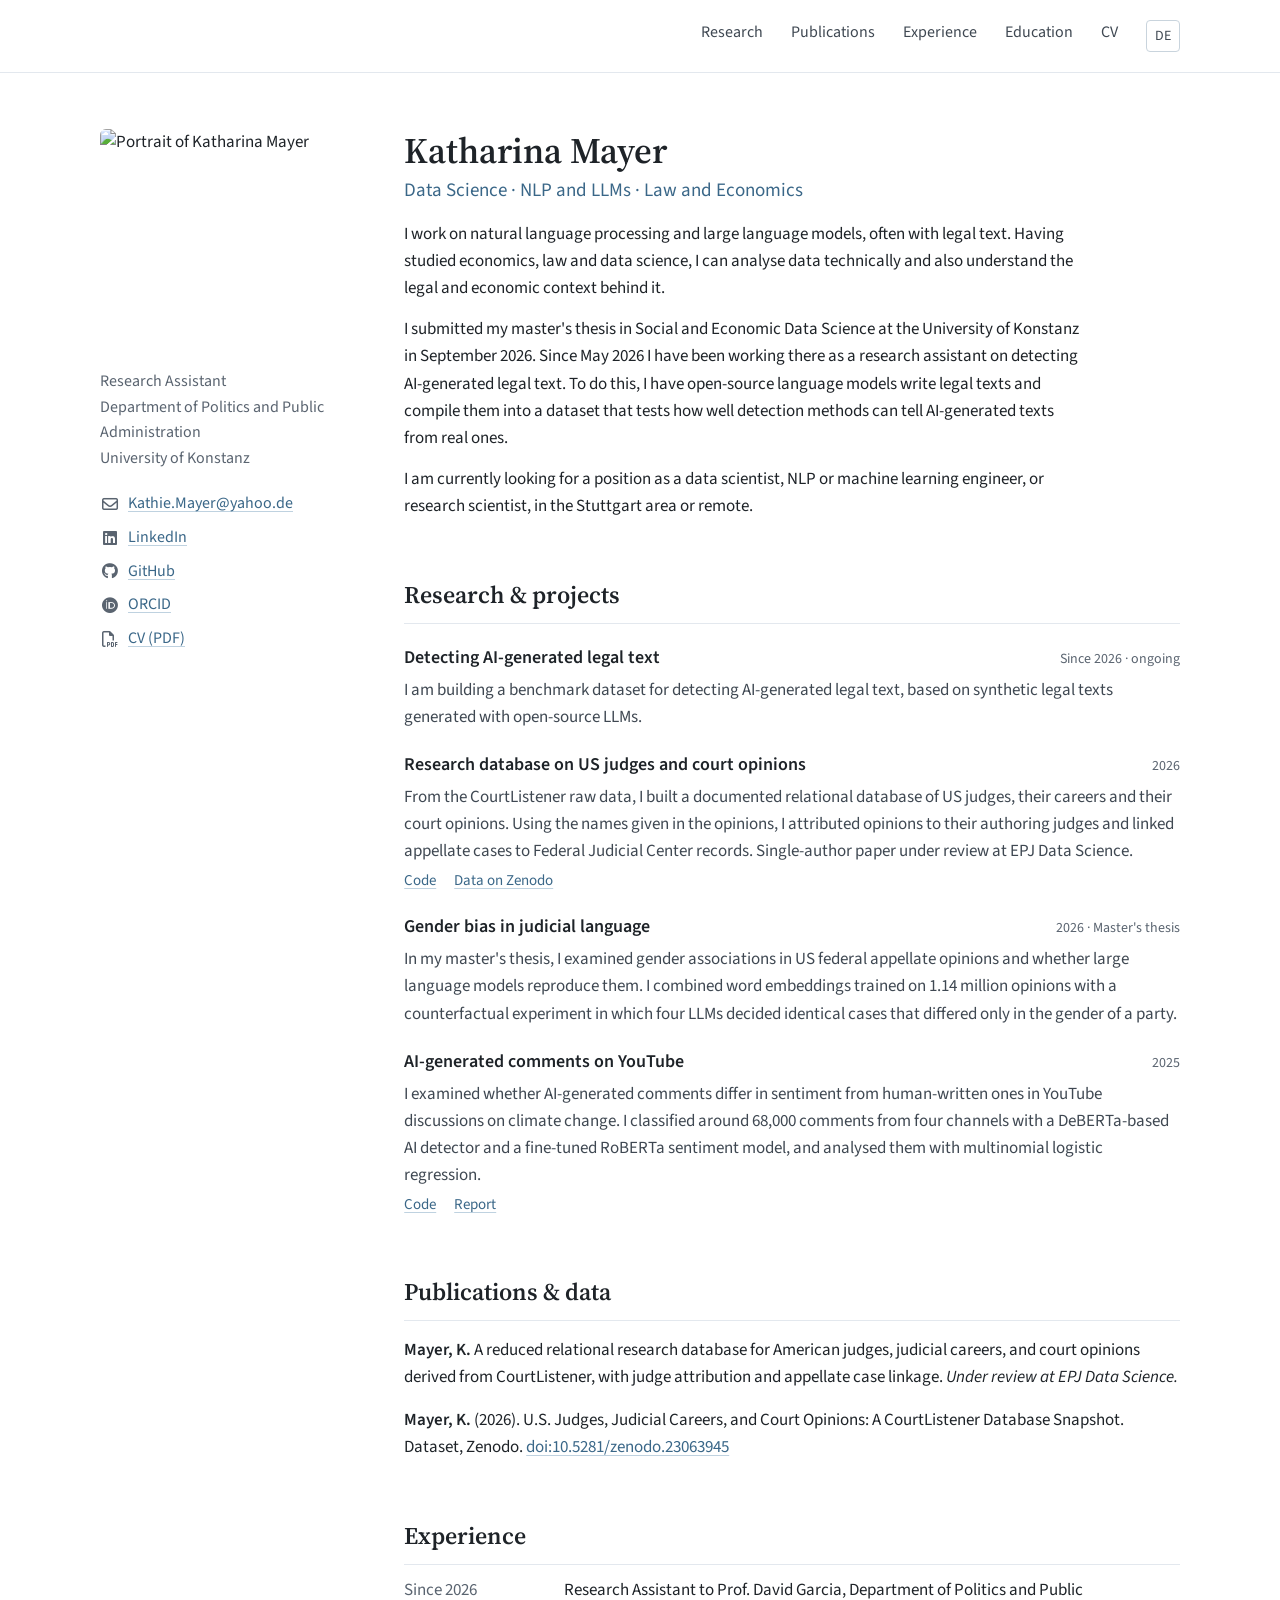
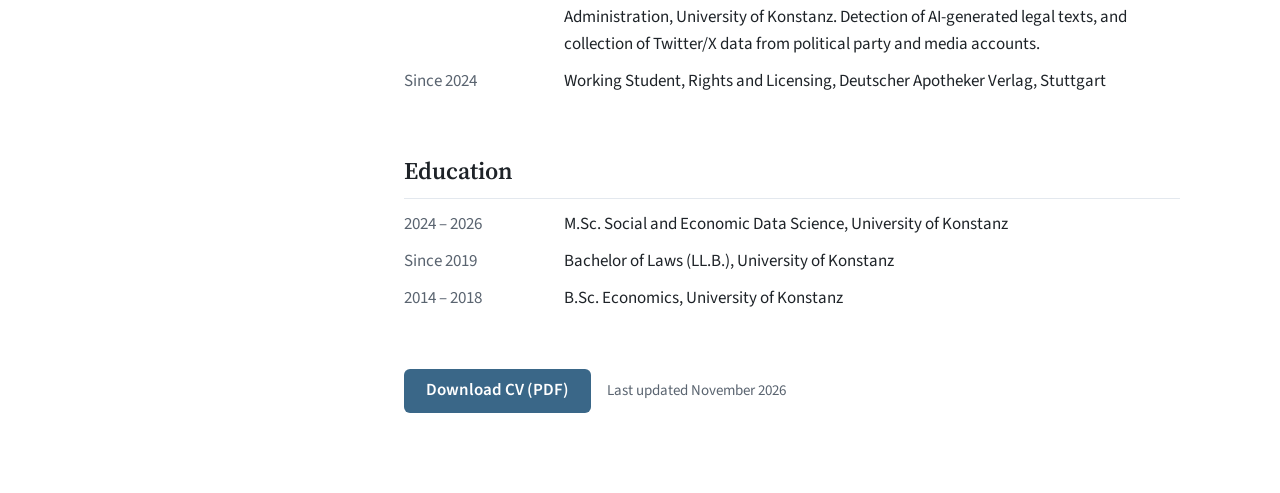
==== commit 59bae0c9: "Write all project descriptions in first person Co-Authored-By: Claude Opus 5.5 <noreply@anthropic.co" ====
--- a/index.html
+++ b/index.html
@@ -69,7 +69,7 @@
             <h3 style="margin: 0; font-size: 18px; font-weight: 600;">Detecting AI-generated legal text</h3>
             <span style="font-size: 14px; color: #5A6470;">Since 2026 · ongoing</span>
           </div>
-          <p style="margin: 0; color: #3F4852;">Develops a benchmark dataset for detecting AI-generated legal text, based on synthetic legal texts generated with open-source LLMs.</p>
+          <p style="margin: 0; color: #3F4852;">I am building a benchmark dataset for detecting AI-generated legal text, based on synthetic legal texts generated with open-source LLMs.</p>
         </article>
 
         <article style="display: flex; flex-direction: column; gap: 4px;">
@@ -86,7 +86,7 @@
             <h3 style="margin: 0; font-size: 18px; font-weight: 600;">Gender bias in judicial language</h3>
             <span style="font-size: 14px; color: #5A6470;">2026 · Master's thesis</span>
           </div>
-          <p style="margin: 0; color: #3F4852;">Examines gender associations in US federal appellate opinions and whether large language models reproduce them. The analysis combines word embeddings trained on 1.14 million opinions with a counterfactual experiment in which four LLMs decide identical cases that differ only in the gender of a party.</p>
+          <p style="margin: 0; color: #3F4852;">In my master's thesis, I examined gender associations in US federal appellate opinions and whether large language models reproduce them. I combined word embeddings trained on 1.14 million opinions with a counterfactual experiment in which four LLMs decided identical cases that differed only in the gender of a party.</p>
         </article>
 
         <article style="display: flex; flex-direction: column; gap: 4px;">
@@ -94,7 +94,7 @@
             <h3 style="margin: 0; font-size: 18px; font-weight: 600;">AI-generated comments on YouTube</h3>
             <span style="font-size: 14px; color: #5A6470;">2025</span>
           </div>
-          <p style="margin: 0; color: #3F4852;">Examines whether AI-generated comments differ in sentiment from human-written ones in YouTube discussions on climate change. Around 68,000 comments from four channels were classified with a DeBERTa-based AI detector and a fine-tuned RoBERTa sentiment model, and analysed with multinomial logistic regression.</p>
+          <p style="margin: 0; color: #3F4852;">I examined whether AI-generated comments differ in sentiment from human-written ones in YouTube discussions on climate change. I classified around 68,000 comments from four channels with a DeBERTa-based AI detector and a fine-tuned RoBERTa sentiment model, and analysed them with multinomial logistic regression.</p>
           <div style="display: flex; flex-wrap: wrap; gap: 4px 18px; font-size: 15px;"><a href="https://github.com/KMayer24/youtube-ai-comments">Code</a><a href="https://github.com/KMayer24/youtube-ai-comments/blob/main/report/report_ai_comments_youtube.pdf">Report</a></div>
         </article>
       </section>
@@ -181,7 +181,7 @@
             <h3 style="margin: 0; font-size: 18px; font-weight: 600;">Erkennung KI-generierter Rechtstexte</h3>
             <span style="font-size: 14px; color: #5A6470;">Seit 2026 · laufend</span>
           </div>
-          <p style="margin: 0; color: #3F4852;">Aufbau eines Benchmark-Datensatzes, mit dem sich Methoden zur Erkennung KI-generierter Rechtstexte prüfen lassen. Grundlage sind synthetische Rechtstexte, die mit Open-Source-LLMs erzeugt werden.</p>
+          <p style="margin: 0; color: #3F4852;">Ich baue einen Benchmark-Datensatz auf, mit dem sich Methoden zur Erkennung KI-generierter Rechtstexte prüfen lassen. Grundlage sind synthetische Rechtstexte, die mit Open-Source-LLMs erzeugt werden.</p>
         </article>
 
         <article style="display: flex; flex-direction: column; gap: 4px;">
@@ -198,7 +198,7 @@
             <h3 style="margin: 0; font-size: 18px; font-weight: 600;">Gender Bias in der Sprache von Gerichtsurteilen</h3>
             <span style="font-size: 14px; color: #5A6470;">2026 · Masterarbeit</span>
           </div>
-          <p style="margin: 0; color: #3F4852;">Die Arbeit untersucht, wie Frauen und Männer in Urteilen der US-Bundesberufungsgerichte sprachlich dargestellt werden und ob Large Language Models diese Muster übernehmen. Dazu kombiniert sie Word Embeddings, trainiert auf 1,14 Millionen Urteilen, mit einem kontrafaktischen Experiment: Vier LLMs entscheiden dieselben Fälle, wobei sich nur das Geschlecht einer Partei unterscheidet.</p>
+          <p style="margin: 0; color: #3F4852;">In meiner Masterarbeit habe ich untersucht, wie Frauen und Männer in Urteilen der US-Bundesberufungsgerichte sprachlich dargestellt werden und ob Large Language Models diese Muster übernehmen. Dazu habe ich Word Embeddings, trainiert auf 1,14 Millionen Urteilen, mit einem kontrafaktischen Experiment kombiniert: Vier LLMs entscheiden dieselben Fälle, wobei sich nur das Geschlecht einer Partei unterscheidet.</p>
         </article>
 
         <article style="display: flex; flex-direction: column; gap: 4px;">
@@ -206,7 +206,7 @@
             <h3 style="margin: 0; font-size: 18px; font-weight: 600;">KI-generierte Kommentare auf YouTube</h3>
             <span style="font-size: 14px; color: #5A6470;">2025</span>
           </div>
-          <p style="margin: 0; color: #3F4852;">Das Projekt untersucht, ob sich KI-generierte Kommentare in YouTube-Diskussionen über den Klimawandel im Tonfall von menschlichen Kommentaren unterscheiden. Rund 68.000 Kommentare von vier Kanälen wurden mit einem DeBERTa-basierten KI-Detektor und einem feinabgestimmten RoBERTa-Modell zur Sentimentanalyse klassifiziert und anschließend mit einer multinomialen logistischen Regression ausgewertet.</p>
+          <p style="margin: 0; color: #3F4852;">Ich habe untersucht, ob sich KI-generierte Kommentare in YouTube-Diskussionen über den Klimawandel im Tonfall von menschlichen Kommentaren unterscheiden. Dazu habe ich rund 68.000 Kommentare von vier Kanälen mit einem DeBERTa-basierten KI-Detektor und einem feinabgestimmten RoBERTa-Modell zur Sentimentanalyse klassifiziert und anschließend mit einer multinomialen logistischen Regression ausgewertet.</p>
           <div style="display: flex; flex-wrap: wrap; gap: 4px 18px; font-size: 15px;"><a href="https://github.com/KMayer24/youtube-ai-comments">Code</a><a href="https://github.com/KMayer24/youtube-ai-comments/blob/main/report/report_ai_comments_youtube.pdf">Bericht</a></div>
         </article>
       </section>
